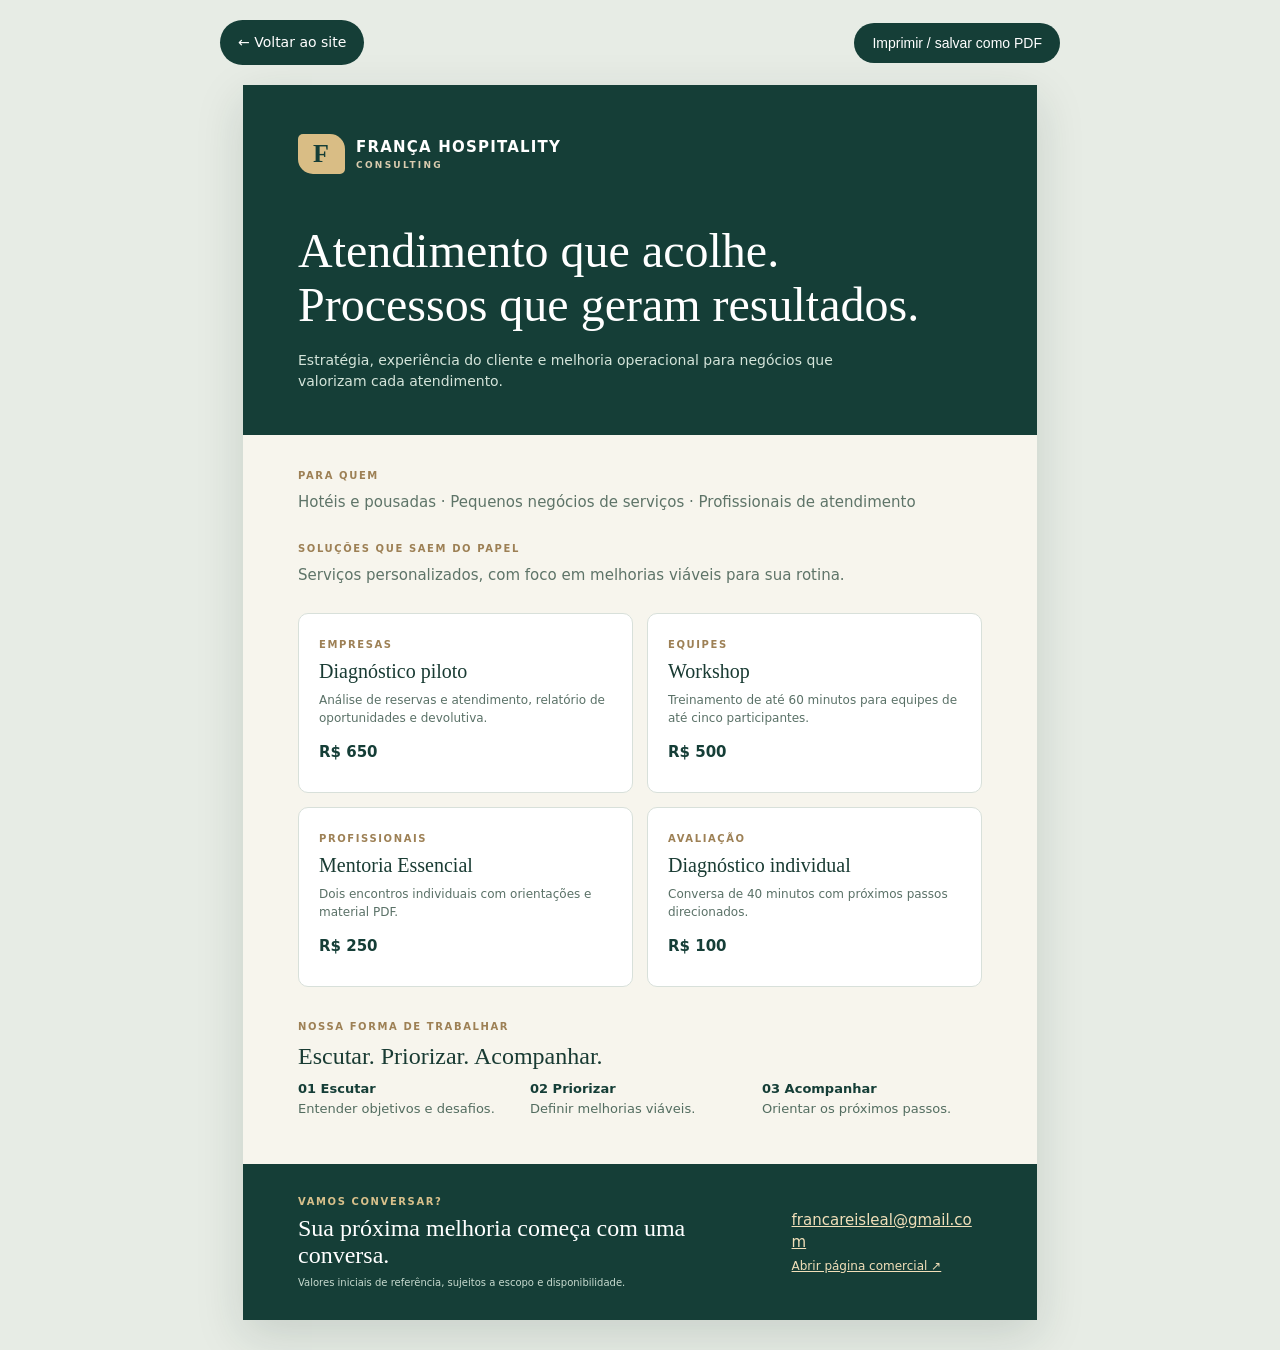
==== franca-hospitality-apresentacao.html @ d91786cd "Publicar website comercial da França Hospitality Consulting no GitHub Pages" ====
<!doctype html><html lang="pt-BR"><head><meta charset="utf-8"><meta name="viewport" content="width=device-width,initial-scale=1"><meta name="theme-color" content="#153e37"><title>Apresentação comercial | França Hospitality Consulting</title>
<style>
:root{--green:#153e37;--muted:#64796e;--sand:#d9bd85;--bg:#f7f5ed}*{box-sizing:border-box}body{margin:0;background:#e7ece5;color:#193b33;font:15px/1.5 system-ui,Arial,sans-serif}.controls{max-width:840px;margin:20px auto;display:flex;gap:12px;justify-content:space-between;align-items:center}.controls a,.controls button{padding:12px 18px;border-radius:50px;border:0;text-decoration:none;font-size:14px;background:var(--green);color:white;cursor:pointer}.sheet{width:min(100% - 20px,794px);min-height:1080px;margin:0 auto 30px;background:var(--bg);box-shadow:0 15px 45px #142e2a26;display:flex;flex-direction:column}.hero{background:var(--green);color:white;padding:49px 55px 43px;position:relative}.mark{display:flex;align-items:center;gap:11px;font-weight:800;letter-spacing:.08em}.mark b{background:var(--sand);color:var(--green);font:bold 26px Georgia,serif;padding:5px 15px;border-radius:5px 15px 5px 15px}.mark small{font-size:9px;letter-spacing:.25em;color:#daccaf;display:block}.hero h1{font:500 clamp(30px,5vw,48px)/1.13 Georgia,serif;max-width:650px;margin:50px 0 18px}.hero p{color:#d4e4da;max-width:560px;margin:0;font-size:14px}.body{padding:33px 55px 22px;flex:1}.eyebrow{letter-spacing:.16em;font-size:10px;font-weight:850;color:#9d8055;text-transform:uppercase}.intro{margin:8px 0 27px;color:#5e7468}.grid{display:grid;grid-template-columns:1fr 1fr;gap:14px}.service{padding:23px 20px;background:white;border:1px solid #d8e0da;border-radius:10px;min-height:180px}.service strong{font:500 20px Georgia,serif;display:block;margin:8px 0}.service p{font-size:12px;color:#5a7167;margin:0 0 14px}.service .price{font-weight:850;color:var(--green)}.method{margin:32px 0 24px}.method h2{font:500 24px Georgia,serif;margin:9px 0}.steps{display:grid;grid-template-columns:repeat(3,1fr);gap:12px;font-size:13px;color:#536d60}.steps b{color:var(--green);display:block}.contact{margin-top:auto;background:var(--green);color:white;padding:30px 55px;display:flex;justify-content:space-between;gap:20px;align-items:center}.contact h2{font:500 24px Georgia,serif;margin:6px 0}.contact a{color:#f1dfb9;word-break:break-word}.fine{font-size:10px;color:#c7dacf}.contact .link{font-size:12px}@page{size:A4;margin:0}@media print{html,body{margin:0;padding:0;background:white}.controls{display:none}.sheet{margin:0;width:210mm;min-height:297mm;box-shadow:none}.hero{padding-top:42px;padding-bottom:35px}.body{padding-top:26px}.service{min-height:155px}.contact{padding-top:22px;padding-bottom:22px}*{print-color-adjust:exact;-webkit-print-color-adjust:exact}}@media(max-width:650px){.controls{padding:0 12px;flex-wrap:wrap}.sheet{min-height:0}.hero{padding:30px 25px}.hero h1{margin-top:30px}.body{padding:25px}.grid{grid-template-columns:1fr}.service{min-height:0}.steps{grid-template-columns:1fr}.contact{padding:30px 25px;flex-direction:column;align-items:flex-start}}
</style></head><body><nav class="controls"><a href="./franca-hospitality.html">← Voltar ao site</a><button type="button" onclick="window.print()">Imprimir / salvar como PDF</button></nav><article class="sheet"><header class="hero"><div class="mark"><b>F</b><span>FRANÇA HOSPITALITY<small>CONSULTING</small></span></div><h1>Atendimento que acolhe.<br>Processos que geram resultados.</h1><p>Estratégia, experiência do cliente e melhoria operacional para negócios que valorizam cada atendimento.</p></header><div class="body"><div class="eyebrow">Para quem</div><p class="intro">Hotéis e pousadas · Pequenos negócios de serviços · Profissionais de atendimento</p><div class="eyebrow">Soluções que saem do papel</div><p class="intro">Serviços personalizados, com foco em melhorias viáveis para sua rotina.</p><div class="grid"><section class="service"><div class="eyebrow">Empresas</div><strong>Diagnóstico piloto</strong><p>Análise de reservas e atendimento, relatório de oportunidades e devolutiva.</p><span class="price">R$ 650</span></section><section class="service"><div class="eyebrow">Equipes</div><strong>Workshop</strong><p>Treinamento de até 60 minutos para equipes de até cinco participantes.</p><span class="price">R$ 500</span></section><section class="service"><div class="eyebrow">Profissionais</div><strong>Mentoria Essencial</strong><p>Dois encontros individuais com orientações e material PDF.</p><span class="price">R$ 250</span></section><section class="service"><div class="eyebrow">Avaliação</div><strong>Diagnóstico individual</strong><p>Conversa de 40 minutos com próximos passos direcionados.</p><span class="price">R$ 100</span></section></div><div class="method"><div class="eyebrow">Nossa forma de trabalhar</div><h2>Escutar. Priorizar. Acompanhar.</h2><div class="steps"><div><b>01 Escutar</b>Entender objetivos e desafios.</div><div><b>02 Priorizar</b>Definir melhorias viáveis.</div><div><b>03 Acompanhar</b>Orientar os próximos passos.</div></div></div></div><footer class="contact"><div><div class="eyebrow" style="color:#d8c08b">Vamos conversar?</div><h2>Sua próxima melhoria começa com uma conversa.</h2><div class="fine">Valores iniciais de referência, sujeitos a escopo e disponibilidade.</div></div><div><a href="mailto:francareisleal@gmail.com?subject=Proposta%20-%20Franca%20Hospitality%20Consulting">francareisleal@gmail.com</a><br><a class="link" href="https://francareisleal.github.io/norte-ai/franca-hospitality.html">Abrir página comercial ↗</a></div></footer></article></body></html>
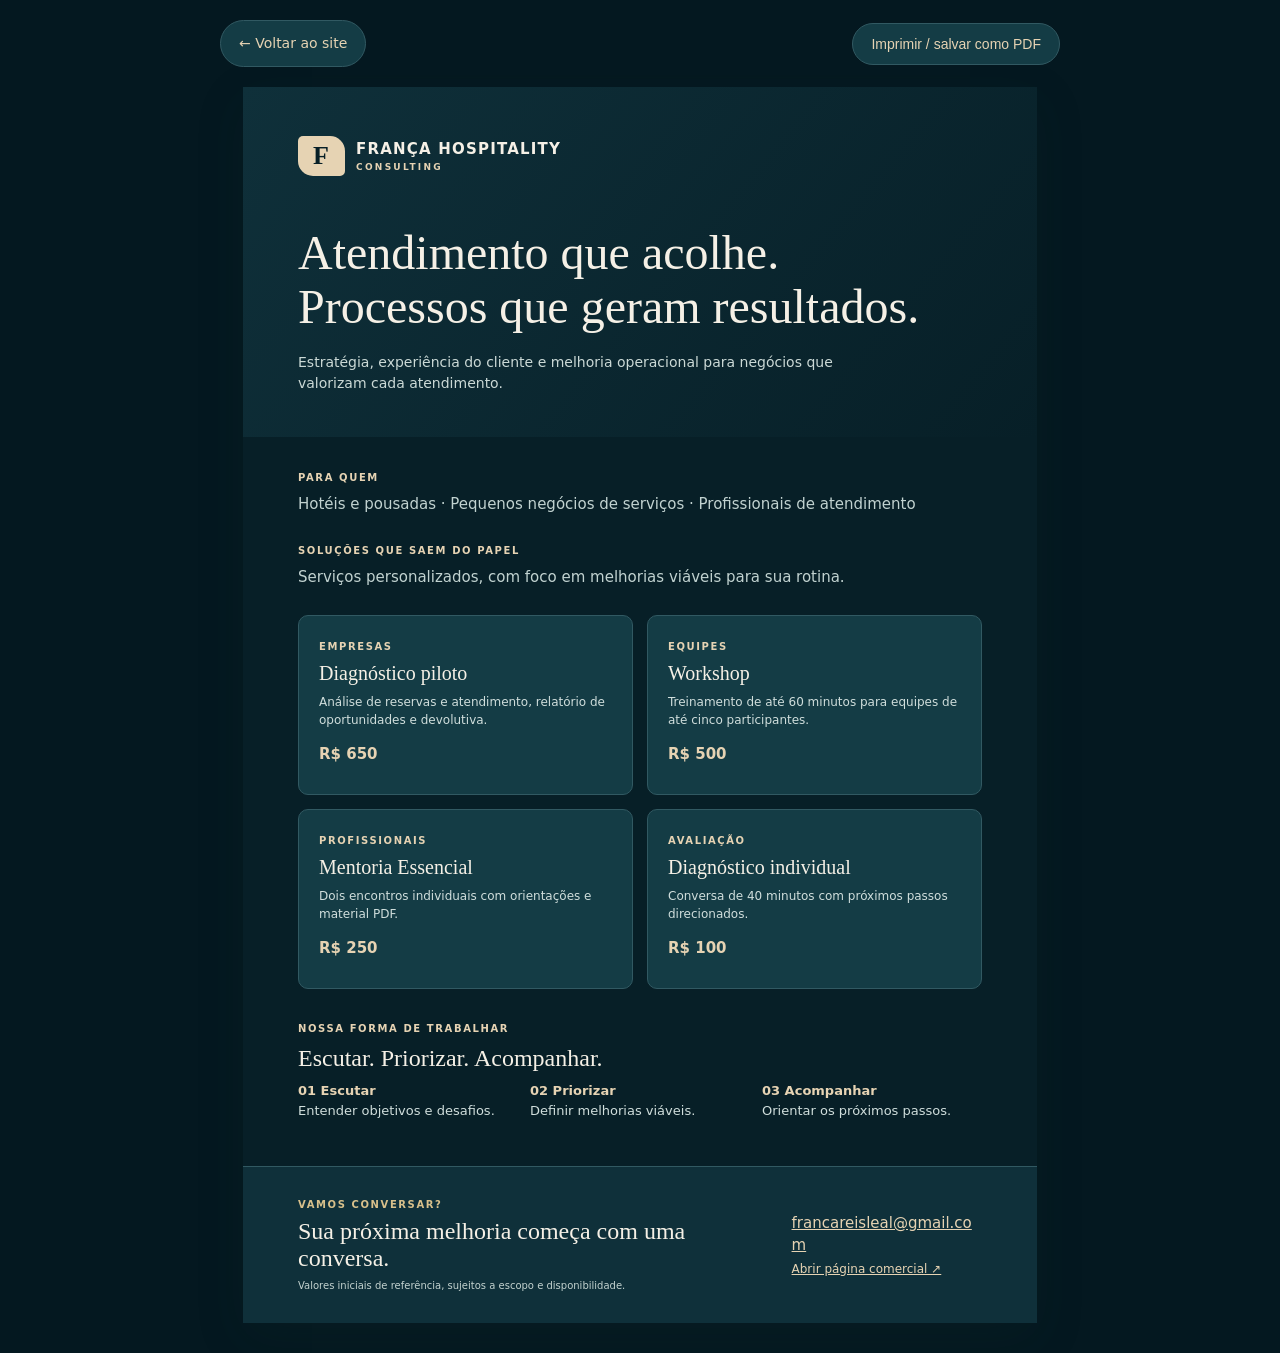
==== commit 116dc0e0: "Unificar paleta França Hospitality Consulting com identidade PRUMO" ====
--- a/franca-hospitality-apresentacao.html
+++ b/franca-hospitality-apresentacao.html
@@ -1,4 +1,24 @@
-<!doctype html><html lang="pt-BR"><head><meta charset="utf-8"><meta name="viewport" content="width=device-width,initial-scale=1"><meta name="theme-color" content="#153e37"><title>Apresentação comercial | França Hospitality Consulting</title>
+<!doctype html><html lang="pt-BR"><head><meta charset="utf-8"><meta name="viewport" content="width=device-width,initial-scale=1"><meta name="theme-color" content="#071F27"><title>Apresentação comercial | França Hospitality Consulting</title>
 <style>
 :root{--green:#153e37;--muted:#64796e;--sand:#d9bd85;--bg:#f7f5ed}*{box-sizing:border-box}body{margin:0;background:#e7ece5;color:#193b33;font:15px/1.5 system-ui,Arial,sans-serif}.controls{max-width:840px;margin:20px auto;display:flex;gap:12px;justify-content:space-between;align-items:center}.controls a,.controls button{padding:12px 18px;border-radius:50px;border:0;text-decoration:none;font-size:14px;background:var(--green);color:white;cursor:pointer}.sheet{width:min(100% - 20px,794px);min-height:1080px;margin:0 auto 30px;background:var(--bg);box-shadow:0 15px 45px #142e2a26;display:flex;flex-direction:column}.hero{background:var(--green);color:white;padding:49px 55px 43px;position:relative}.mark{display:flex;align-items:center;gap:11px;font-weight:800;letter-spacing:.08em}.mark b{background:var(--sand);color:var(--green);font:bold 26px Georgia,serif;padding:5px 15px;border-radius:5px 15px 5px 15px}.mark small{font-size:9px;letter-spacing:.25em;color:#daccaf;display:block}.hero h1{font:500 clamp(30px,5vw,48px)/1.13 Georgia,serif;max-width:650px;margin:50px 0 18px}.hero p{color:#d4e4da;max-width:560px;margin:0;font-size:14px}.body{padding:33px 55px 22px;flex:1}.eyebrow{letter-spacing:.16em;font-size:10px;font-weight:850;color:#9d8055;text-transform:uppercase}.intro{margin:8px 0 27px;color:#5e7468}.grid{display:grid;grid-template-columns:1fr 1fr;gap:14px}.service{padding:23px 20px;background:white;border:1px solid #d8e0da;border-radius:10px;min-height:180px}.service strong{font:500 20px Georgia,serif;display:block;margin:8px 0}.service p{font-size:12px;color:#5a7167;margin:0 0 14px}.service .price{font-weight:850;color:var(--green)}.method{margin:32px 0 24px}.method h2{font:500 24px Georgia,serif;margin:9px 0}.steps{display:grid;grid-template-columns:repeat(3,1fr);gap:12px;font-size:13px;color:#536d60}.steps b{color:var(--green);display:block}.contact{margin-top:auto;background:var(--green);color:white;padding:30px 55px;display:flex;justify-content:space-between;gap:20px;align-items:center}.contact h2{font:500 24px Georgia,serif;margin:6px 0}.contact a{color:#f1dfb9;word-break:break-word}.fine{font-size:10px;color:#c7dacf}.contact .link{font-size:12px}@page{size:A4;margin:0}@media print{html,body{margin:0;padding:0;background:white}.controls{display:none}.sheet{margin:0;width:210mm;min-height:297mm;box-shadow:none}.hero{padding-top:42px;padding-bottom:35px}.body{padding-top:26px}.service{min-height:155px}.contact{padding-top:22px;padding-bottom:22px}*{print-color-adjust:exact;-webkit-print-color-adjust:exact}}@media(max-width:650px){.controls{padding:0 12px;flex-wrap:wrap}.sheet{min-height:0}.hero{padding:30px 25px}.hero h1{margin-top:30px}.body{padding:25px}.grid{grid-template-columns:1fr}.service{min-height:0}.steps{grid-template-columns:1fr}.contact{padding:30px 25px;flex-direction:column;align-items:flex-start}}
+
+/* Paleta PRUMO: petróleo profundo, azul-esverdeado, areia e creme */
+:root{--prumo-bg:#071F27;--prumo-surface:#0F303A;--prumo-card:#143C45;--prumo-line:#315962;--prumo-cream:#E6D3B3;--prumo-sand:#C9A76A;--prumo-white:#F5F0E6;--prumo-muted:#A6B9BA;--green:var(--prumo-bg);--sand:var(--prumo-cream);--muted:var(--prumo-muted);--bg:var(--prumo-bg)}
+body{background:#041820;color:var(--prumo-white)}
+.controls a,.controls button{background:var(--prumo-card);border:1px solid var(--prumo-line);color:var(--prumo-cream)}
+.sheet{background:var(--prumo-bg)}
+.hero{background:linear-gradient(130deg,#0F303A,#071F27);color:var(--prumo-white)}
+.mark b{background:var(--prumo-cream);color:var(--prumo-bg)}
+.mark small{color:var(--prumo-cream)}.hero p{color:#CBD9D6}
+.eyebrow{color:var(--prumo-cream)}.intro{color:#C1D2D0}
+.service{background:var(--prumo-card);border-color:var(--prumo-line);color:var(--prumo-white)}
+.service p,.steps{color:#D0DEDC}.service .price,.steps b{color:var(--prumo-cream)}
+.contact{background:var(--prumo-surface);border-top:1px solid var(--prumo-line);color:var(--prumo-white)}
+.contact a{color:var(--prumo-cream)}.fine{color:#C3D2CF}
+@media print{
+ html,body{background:white}
+ .sheet{background:var(--prumo-bg)}
+ .service{background:var(--prumo-card)}
+}
+
 </style></head><body><nav class="controls"><a href="./franca-hospitality.html">← Voltar ao site</a><button type="button" onclick="window.print()">Imprimir / salvar como PDF</button></nav><article class="sheet"><header class="hero"><div class="mark"><b>F</b><span>FRANÇA HOSPITALITY<small>CONSULTING</small></span></div><h1>Atendimento que acolhe.<br>Processos que geram resultados.</h1><p>Estratégia, experiência do cliente e melhoria operacional para negócios que valorizam cada atendimento.</p></header><div class="body"><div class="eyebrow">Para quem</div><p class="intro">Hotéis e pousadas · Pequenos negócios de serviços · Profissionais de atendimento</p><div class="eyebrow">Soluções que saem do papel</div><p class="intro">Serviços personalizados, com foco em melhorias viáveis para sua rotina.</p><div class="grid"><section class="service"><div class="eyebrow">Empresas</div><strong>Diagnóstico piloto</strong><p>Análise de reservas e atendimento, relatório de oportunidades e devolutiva.</p><span class="price">R$ 650</span></section><section class="service"><div class="eyebrow">Equipes</div><strong>Workshop</strong><p>Treinamento de até 60 minutos para equipes de até cinco participantes.</p><span class="price">R$ 500</span></section><section class="service"><div class="eyebrow">Profissionais</div><strong>Mentoria Essencial</strong><p>Dois encontros individuais com orientações e material PDF.</p><span class="price">R$ 250</span></section><section class="service"><div class="eyebrow">Avaliação</div><strong>Diagnóstico individual</strong><p>Conversa de 40 minutos com próximos passos direcionados.</p><span class="price">R$ 100</span></section></div><div class="method"><div class="eyebrow">Nossa forma de trabalhar</div><h2>Escutar. Priorizar. Acompanhar.</h2><div class="steps"><div><b>01 Escutar</b>Entender objetivos e desafios.</div><div><b>02 Priorizar</b>Definir melhorias viáveis.</div><div><b>03 Acompanhar</b>Orientar os próximos passos.</div></div></div></div><footer class="contact"><div><div class="eyebrow" style="color:#d8c08b">Vamos conversar?</div><h2>Sua próxima melhoria começa com uma conversa.</h2><div class="fine">Valores iniciais de referência, sujeitos a escopo e disponibilidade.</div></div><div><a href="mailto:francareisleal@gmail.com?subject=Proposta%20-%20Franca%20Hospitality%20Consulting">francareisleal@gmail.com</a><br><a class="link" href="https://francareisleal.github.io/norte-ai/franca-hospitality.html">Abrir página comercial ↗</a></div></footer></article></body></html>
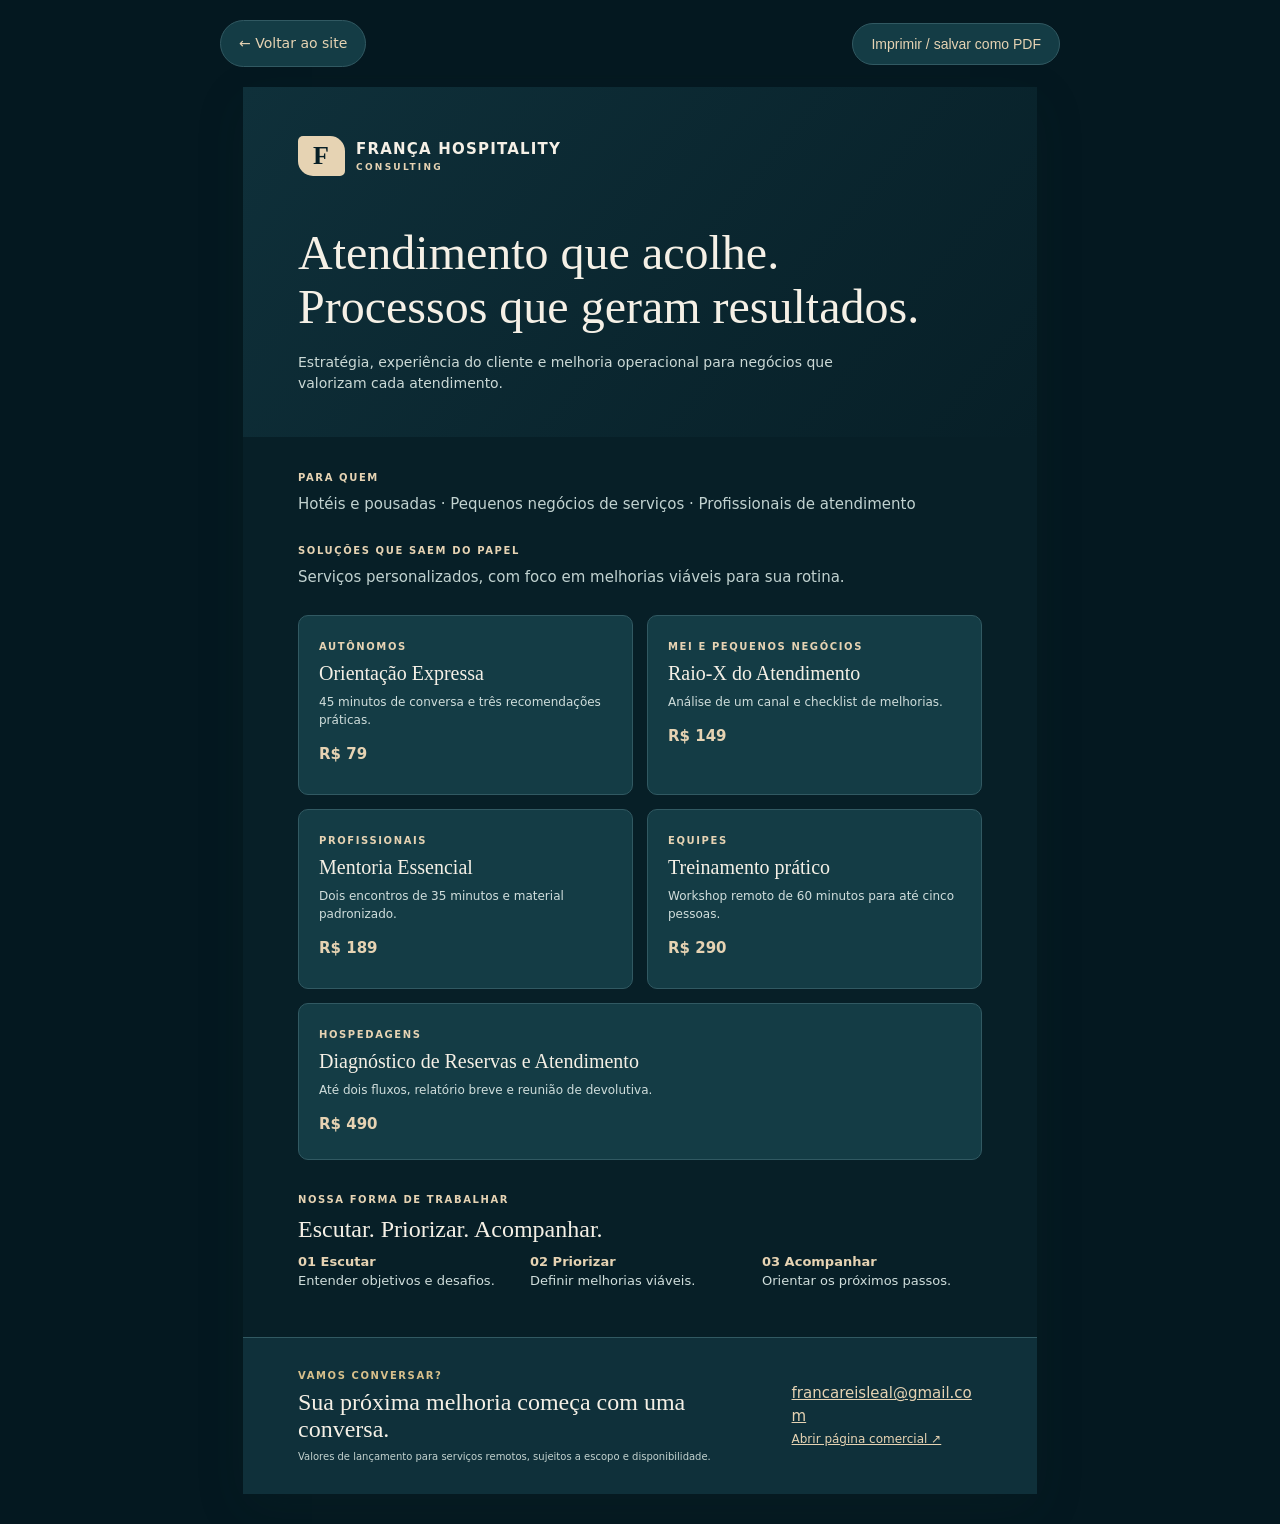
==== commit 14111966: "Atualizar serviços e precificação acessível para MEIs, autônomos e pequenos negócios" ====
--- a/franca-hospitality-apresentacao.html
+++ b/franca-hospitality-apresentacao.html
@@ -21,4 +21,13 @@
  .service{background:var(--prumo-card)}
 }
 
-</style></head><body><nav class="controls"><a href="./franca-hospitality.html">← Voltar ao site</a><button type="button" onclick="window.print()">Imprimir / salvar como PDF</button></nav><article class="sheet"><header class="hero"><div class="mark"><b>F</b><span>FRANÇA HOSPITALITY<small>CONSULTING</small></span></div><h1>Atendimento que acolhe.<br>Processos que geram resultados.</h1><p>Estratégia, experiência do cliente e melhoria operacional para negócios que valorizam cada atendimento.</p></header><div class="body"><div class="eyebrow">Para quem</div><p class="intro">Hotéis e pousadas · Pequenos negócios de serviços · Profissionais de atendimento</p><div class="eyebrow">Soluções que saem do papel</div><p class="intro">Serviços personalizados, com foco em melhorias viáveis para sua rotina.</p><div class="grid"><section class="service"><div class="eyebrow">Empresas</div><strong>Diagnóstico piloto</strong><p>Análise de reservas e atendimento, relatório de oportunidades e devolutiva.</p><span class="price">R$ 650</span></section><section class="service"><div class="eyebrow">Equipes</div><strong>Workshop</strong><p>Treinamento de até 60 minutos para equipes de até cinco participantes.</p><span class="price">R$ 500</span></section><section class="service"><div class="eyebrow">Profissionais</div><strong>Mentoria Essencial</strong><p>Dois encontros individuais com orientações e material PDF.</p><span class="price">R$ 250</span></section><section class="service"><div class="eyebrow">Avaliação</div><strong>Diagnóstico individual</strong><p>Conversa de 40 minutos com próximos passos direcionados.</p><span class="price">R$ 100</span></section></div><div class="method"><div class="eyebrow">Nossa forma de trabalhar</div><h2>Escutar. Priorizar. Acompanhar.</h2><div class="steps"><div><b>01 Escutar</b>Entender objetivos e desafios.</div><div><b>02 Priorizar</b>Definir melhorias viáveis.</div><div><b>03 Acompanhar</b>Orientar os próximos passos.</div></div></div></div><footer class="contact"><div><div class="eyebrow" style="color:#d8c08b">Vamos conversar?</div><h2>Sua próxima melhoria começa com uma conversa.</h2><div class="fine">Valores iniciais de referência, sujeitos a escopo e disponibilidade.</div></div><div><a href="mailto:francareisleal@gmail.com?subject=Proposta%20-%20Franca%20Hospitality%20Consulting">francareisleal@gmail.com</a><br><a class="link" href="https://francareisleal.github.io/norte-ai/franca-hospitality.html">Abrir página comercial ↗</a></div></footer></article></body></html>+.grid>.service:last-child{grid-column:1 / -1;min-height:0}
+@media print{.hero h1{margin:25px 0 14px;font-size:35px}.body{padding-top:20px}.intro{margin-bottom:14px}.grid{gap:9px}.service{padding:13px 17px;min-height:120px}.service strong{font-size:18px;margin:6px 0}.service p{margin-bottom:7px}.method{margin:18px 0 14px}.method h2{font-size:21px}.contact{padding-top:16px;padding-bottom:16px}}
+@media(max-width:650px){.grid>.service:last-child{grid-column:auto}}
+</style></head><body><nav class="controls"><a href="./franca-hospitality.html">← Voltar ao site</a><button type="button" onclick="window.print()">Imprimir / salvar como PDF</button></nav><article class="sheet"><header class="hero"><div class="mark"><b>F</b><span>FRANÇA HOSPITALITY<small>CONSULTING</small></span></div><h1>Atendimento que acolhe.<br>Processos que geram resultados.</h1><p>Estratégia, experiência do cliente e melhoria operacional para negócios que valorizam cada atendimento.</p></header><div class="body"><div class="eyebrow">Para quem</div><p class="intro">Hotéis e pousadas · Pequenos negócios de serviços · Profissionais de atendimento</p><div class="eyebrow">Soluções que saem do papel</div><p class="intro">Serviços personalizados, com foco em melhorias viáveis para sua rotina.</p><div class="grid">
+<section class="service"><div class="eyebrow">Autônomos</div><strong>Orientação Expressa</strong><p>45 minutos de conversa e três recomendações práticas.</p><span class="price">R$ 79</span></section>
+<section class="service"><div class="eyebrow">MEI e pequenos negócios</div><strong>Raio-X do Atendimento</strong><p>Análise de um canal e checklist de melhorias.</p><span class="price">R$ 149</span></section>
+<section class="service"><div class="eyebrow">Profissionais</div><strong>Mentoria Essencial</strong><p>Dois encontros de 35 minutos e material padronizado.</p><span class="price">R$ 189</span></section>
+<section class="service"><div class="eyebrow">Equipes</div><strong>Treinamento prático</strong><p>Workshop remoto de 60 minutos para até cinco pessoas.</p><span class="price">R$ 290</span></section>
+<section class="service"><div class="eyebrow">Hospedagens</div><strong>Diagnóstico de Reservas e Atendimento</strong><p>Até dois fluxos, relatório breve e reunião de devolutiva.</p><span class="price">R$ 490</span></section>
+</div><div class="method"><div class="eyebrow">Nossa forma de trabalhar</div><h2>Escutar. Priorizar. Acompanhar.</h2><div class="steps"><div><b>01 Escutar</b>Entender objetivos e desafios.</div><div><b>02 Priorizar</b>Definir melhorias viáveis.</div><div><b>03 Acompanhar</b>Orientar os próximos passos.</div></div></div></div><footer class="contact"><div><div class="eyebrow" style="color:#d8c08b">Vamos conversar?</div><h2>Sua próxima melhoria começa com uma conversa.</h2><div class="fine">Valores de lançamento para serviços remotos, sujeitos a escopo e disponibilidade.</div></div><div><a href="mailto:francareisleal@gmail.com?subject=Proposta%20-%20Franca%20Hospitality%20Consulting">francareisleal@gmail.com</a><br><a class="link" href="https://francareisleal.github.io/norte-ai/franca-hospitality.html">Abrir página comercial ↗</a></div></footer></article></body></html>
